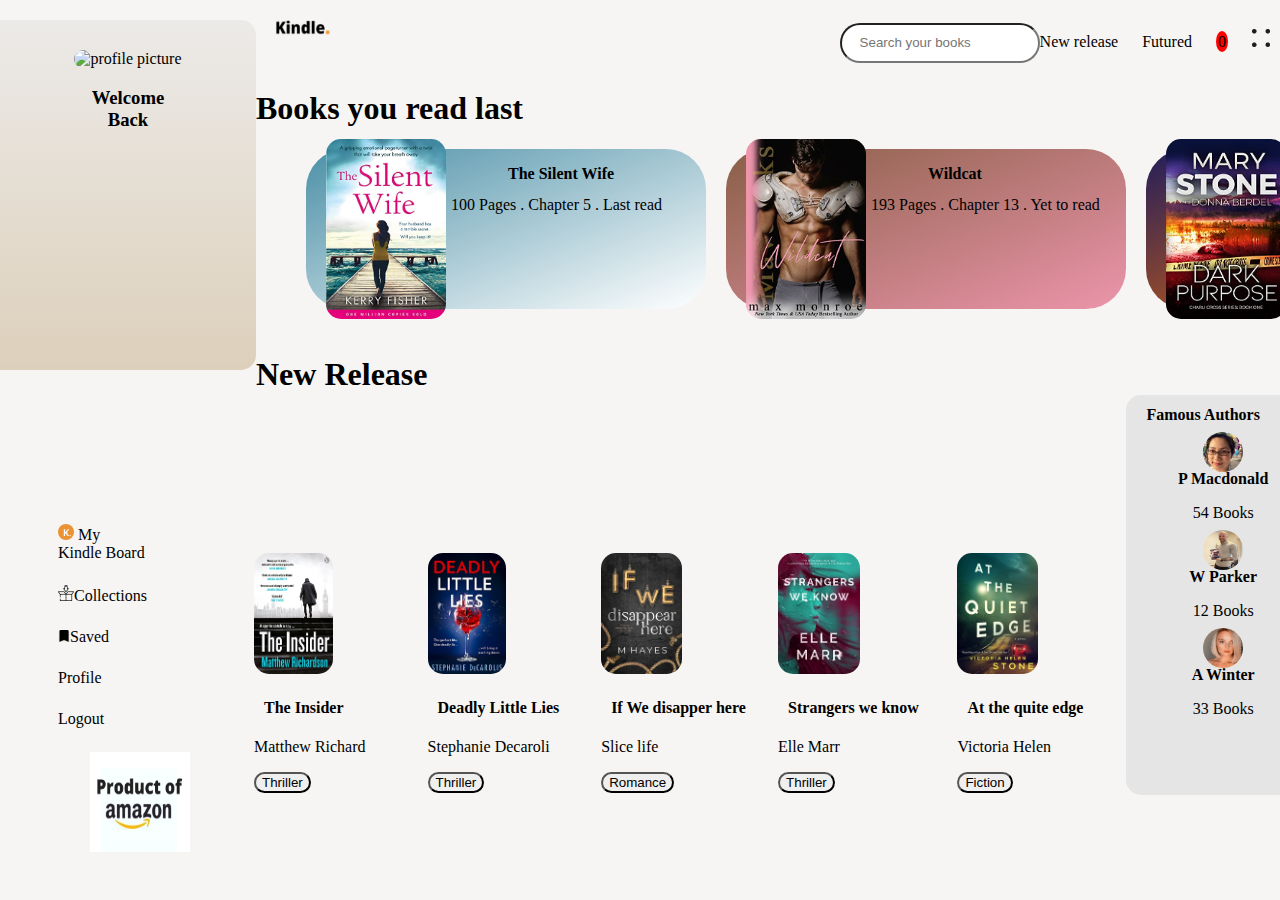
==== home.html @ 2e334843 "{cart adding price and total}" ====
<!DOCTYPE html>
<html>
<head>
<meta name="viewport" content="width=device-width, initial-scale=1.0">

<link rel="stylesheet" href="./css/home.css" >
<script src="https://kit.fontawesome.com/c46e19eb27.js" crossorigin="anonymous"></script>
</head>
<body onload="chaneTheImage()">
<div class="kindleContent">
  <div style="overflow:auto">
    <div class="menu">
      <div class="profileContent">
        <img id="userImg" alt="profile picture" width="150px" width="150px">
           <h3>Welcome <br>Back</h3>
           <p class="username" id="userName"></p>
        
           <br>
       </div>
       <div class="sidebarItem">
        <div class="sidebarWrapper">
          <ul>
          <li class="sidebarContent"><span> <a><img src="./assets/bookImg/k.png" class="kIcon" > My <br> Kindle Board</a></span> </li>
          <li class="sidebarContent"><span> <a><img src="./assets/bookImg/update.png" class="collectionIcon" >Collections</a></span></li>
          <li class="sidebarContent"><span> <a><img class="savedIcon" src="./assets/bookImg/bookmark-ribbon_icon-icons.com_72842.ico" >Saved </a></span></li>
          <li class="sidebarContent"><span> <a><i class="fas fa-user"></i> Profile</a></span></li>
          <li class="sidebarContent"><span> <a href="./index.html"><i onclick="logout()" class="fas fa-sign-out-alt"></i> Logout</a> </a></span></li>
          </ul>
          <div class="productContent">
         <img src="./assets/product.png" width="100px" height="100px" >
            </div>  
      </div>
       </div>
    </div>
    <header>
      <div class="topnav" id="headerTable">
          <div class="navLeft" >
            <img src="./assets/Kindle.png" class="kindleImg" height="60px">
          </div>
          <div class="navContent">
              <nav>
                <div id="myLinks">
                  <a href="#" class="searchbar" id="navLink" >
                     <input type="search" placeholder="Search your books">
                     <i class="fas fa-search"></i>
                  </a>
                  <a class="navlink" href="#">New release</a>
                  <a class="navlink" href="#">Futured</a>
                  <a class="navlink" href="./shoppingcart.html"><i class="fas fa-shopping-cart"></i><span class="cartnumber">0</span></a>
                  <a class="navlink" href="#"><img src="./assets/navbaricon.png" width="18px" height="18px"></a>
                </div>
                <a href="javascript:void(0);" class="icon" onclick="myFunction()">
                    <i class="fa fa-bars"></i>
                  </a>
                
              </nav>
          
          </div>
      </div>
  </header>


  <div class="main">
    <div class="readlastTime">
      <h1 id="readLastHeading"></h1>
      <ul class="scrollContainer"   id="scrollbar">
        <div id="horizontalScroll">
            <span><i class="fas fa-arrow-left" onclick="left()" id="scrollLeft"></i></span>
            <span><i class="fas fa-arrow-right" onclick="right()" id="scrollRight" ></i></span>
            
         </div>
             <li><div class="book1"><img src="./assets/bookImg/book1.jpg" height="180px"; width="120px" >
              <h1 id="bookName1">
              </h1>
              <p id="bookPages1"></p>
          </div></li>
           <li><div class="book2" ><img src="./assets/bookImg/book2.jpg" height="180px"; width="120px" >
              <h1 id="bookName2"></h1>
              <p id="bookPages2"></p>
          </div></li>
           <li><div class="book3"><img src="./assets/bookImg/book3.jpg" height="180px"; width="120px" >
              <h1 id="bookName3"></h1>
              <p id="bookPages3"></p>
          </div></li>
           <li><div class="book4"><img src="./assets/bookImg/book4.jpg" height="180px"; width="120px" >
              <h1 id="bookName4"></h1>
              <p id="bookPages4"></p>
          </div></li>
           <li><div class="book5"><img src="./assets/bookImg/book5.jpg" height="180px"; width="120px" >
              <h1 id="bookName5"></h1>
              <p id="bookPages5"></p>
          </div></li>
           <li><div class="book6"><img src="./assets/bookImg/book6.jpg" height="180px"; width="120px" >
              <h1 id="bookName6"></h1>
              <p id="bookPages6"></p>
          </div></li>    
      </ul>
  </div>
  <div class="newRelease">
    <h1 id="newReleaseHeading"></h1>
    <ul class="newReleaseScroll">
        <li class="popup" onclick="myPopUpOne()"><div data-name="p-1">
                <img src="./assets/bookImg/r1.jpg" height="80px"; width="80px" >
                <h4 id="bookNameRelease1"></h4>
                <p id="bookNameReleaseAuthors1"></p>
                <button id="bookGenres1"></button>
             </div>
        </li>
        <li class="popup" onclick="myPopUpTwo()"><div data-name="p-2">
                <img src="./assets/bookImg/r2.jpg" height="80px"; width="80px" >
                <h4 id="bookNameRelease2"></h4>
                <p id="bookNameReleaseAuthors2"></p>
                <button id="bookGenres2"></button>
            <div>
        </li>
        <li class="popup" onclick="myPopUpThree()"><div data-name="p-3">
                <img src="./assets/bookImg/r3.jpg" height="80px"; width="80px" >
                <h4 id="bookNameRelease3"></h4>
                <p id="bookNameReleaseAuthors3"></p>
                <button id="bookGenres3"></button>
            </div>
        </li>
        <li class="popup" onclick="myPopUpFour()"><div data-name="p-4">
                <img src="./assets/bookImg/r4.jpg" height="80px"; width="80px" >
                <h4 id="bookNameRelease4"></h4>
                <p id="bookNameReleaseAuthors4"></p>
                <button id="bookGenres4"></button>
        </div>
        </li>
        <li class="popup" onclick="myPopUpFive()"><div data-name="p-5">
                <img src="./assets/bookImg/r5.jpg" height="80px"; width="80px" >
                <h4 id="bookNameRelease5"></h4>
                <p id="bookNameReleaseAuthors5"></p>
                <button id="bookGenres5"></button>
        </div></li>
    </ul>
    <div class="popuptext" id="myPopup">
    <div   class="productsPreview">
    <div class="preview" data-target="p-1">
        <p onclick="closeForm()">close</p>
        <img src="./assets/bookImg/r1.jpg">
        <h3>The Insider</h3>
        <p>
            The thrilling novel of espionage and murder set in the dark heart of Westminster, from the UK's most exciting new spy writer
A Russian defector is found brutally murdered in a London hotel.
Only four people knew he had turned - the four most important and powerful figures in Whitehall.
There's only one conclusion: 
A mole has infiltrated the highest levels of the nation's security.
Operating in secret from within Westminster's darkest corners, former spy, Solomon Vine, must uncover the traitor.
Because Britain's future hangs in the balance.
And with it, the fate of the whole world . . .
Praise for Matthew Richardson
        </p>
        <div class="counter">
            <div class="btn">-</div>
            <div class="count">2</div>
            <div class="btn">+</div>
        </div>
        <div class="price">R6.10</div>
        <div class="addBtn">
            <a href="#" class="addToCart">Add to cart</a>
        </div>
    </div>
    </div>
    </div>
    <div class="popuptext" id="myPopup2">
        <div   class="productsPreview">
        <div class="preview" data-target="p-1">
            <p onclick="closeFormTwo()">close</p>
            <img src="./assets/bookImg/r2.jpg">
            <h3 >Deadly Little Lies</h3>
            <p>
    The NEW edge-of-your-seat thriller from the bestselling author of THE GUILTY HUSBAND!
    ‘A complete thrill-ride of a book!’ NetGalley Reviewer, ⭐⭐⭐⭐⭐
    When is the right time to tell your husband your marriage is a lie?
    THE PERFECT LIFE
    Juliana Daniels finally has the life she’s always dreamed of. A loving husband, a career as an attorney, and a cozy apartment in Manhattan to call home.
    But when she gets a message from an old college friend, her blood runs cold. Remember me?
    ONE DEADLY LIE
    Juliana drops her phone as though she’s been scalded. The name Jenny Teller shines out from the screen… but Jenny can’t have sent that message.
    Because Jenny is dead.
    Juliana’s four college friends, a group of girls who once ruled Westbridge University like campus royalty, have received the same message. They’re the only ones who know the truth about the night Jenny died. It’s a secret they’ve kept buried for thirteen years.
    WHO DO YOU TRUST?
    With ‘Jenny’ now blackmailing them and threatening to expose their secret, there’s more than Juliana’s marriage on the line…
    Someone knows the truth, and they won’t stop until Juliana’s life comes crashing down.
    From the USA Today bestselling author of The Guilty Husband, comes an utterly nail-biting thriller that will have you gripped and reading long into the night! Fans of Big Little Lies and Pretty Little Liars will love this novel!
    
                
            </p>
        <div class="price">R3.44</div>
        <div class="btn">
            <a href="#" class="addToCart">Add to cart</a>
        </div>
    </div>
    </div>
    </div>
    <div class="popuptext" id="myPopup3">
        <div   class="productsPreview">
        <div class="preview" data-target="p-1">
            <p onclick="closeFormThree()">close</p>
            <img src="./assets/bookImg/r3.jpg">
            <h3>If We disapper here</h3>
            <p>
    They are marionettes under a concrete sky.
    Pain shoots through Maeve Campbell’s body when she wakes cold and disoriented, locked in a neglected cement room.
    Her drowsy eyes sweep the cell and land on a masculine, limp body across the room. Gripping his shoulder, she rolls him to his back, face angling toward her. Only it’s not who she thinks.
    It’s not her husband.
    And they aren’t alone. A stranger taunts them from within an old rusted speaker. A stranger who wants them to suffer.
    With each passing day, and only each other to lean on, their determination becomes a fight not only for survival but for each other.
    *If We Disappear Here features mature themes and content that may not be suitable for all audiences. Reader discretion is advised.*
            </p>
            <div class="price">R4.99</div>
            <div class="btn">
                <a href="#" class="addToCart">Add to cart</a>
            </div>
    </div>
    </div>
    </div>
    <div class="popuptext" id="myPopup4">
        <div   class="productsPreview">
        <div class="preview" data-target="p-1">
            <p onclick="closeFormFour()">close</p>
            <img src="./assets/bookImg/r4.jpg">
            <h3>Strangers we know</h3>
            <p>
    The search for a serial killer leads a woman into the twisted tangle of her own family tree in a chilling novel by the #1 Amazon Charts bestselling author of The Missing Sister and Lies We Bury.
    Adopted when she was only days old, Ivy Hon knows little about her lineage. But when she’s stricken with a mystery illness, the results of a genetic test to identify the cause attract the FBI. According to Ivy’s DNA, she’s related to the Full Moon Killer, who has terrorized the Pacific Northwest for decades. Ivy is the FBI’s hope to stop the enigmatic predator from killing again.
    When an online search connects Ivy with her younger cousin, she heads to rural Rock Island, Washington, to meet the woman. Motivated by a secret desire to unmask a murderous relative, Ivy reaches out to what’s left of a family of strangers.
    Discovering her mother’s tragic fate and her father’s disappearance is just the beginning. As Ivy ventures into a serial killer’s home territory, she realizes that she may be the next victim of poisonous blood ties.
            </p>
            <div class="price">R5.74</div>
            <div class="btn">
                <a href="#" class="addToCart">Add to cart</a>
            </div>
    </div>
    </div>
    </div>
    <div class="popuptext" id="myPopup5">
        <div   class="productsPreview">
        <div class="preview" data-target="p-1">
            <p onclick="closeFormFive()">close</p>
            <img src="./assets/bookImg/r5.jpg">
            <h3>At the quite edge</h3>
            <p>
      A young mother has done everything possible to put the past behind her, but it might not be enough in a gripping novel of suspense by the Amazon Charts bestselling author of the Jane Doe novels.
      Abandoned by her fugitive ex-husband, Lily Brown is rebuilding her life on the edge of a Kansas town that still feels the sting of his crimes. Lily lies low, managing the isolated storage facility where she lives with her twelve-year-old son, Everett, and planning a better future for them both. That requires keeping secrets. Everett has them too.
      After breaking into a storage unit, Everett finds photographs and news clippings of five girls missing for decades. For Everett, it’s an adventure and a tempting mystery to solve. But digging further into a stranger’s obsession is putting Everett and his mother in the crosshairs of a killer.  
      Then Lily’s ex resurfaces from the shadows. Just as suddenly, an attentive new man enters Lily’s life. And a suspicious detective, responding to reports of a prowler, watches every move Lily makes. It’s getting harder for Lily to know who to trust—or whose secrets pose the most frightening threat of all.
  </p>
            <div class="price">R4.99</div>
            <div class="btn">
                <a href="#" class="addToCart">Add to cart</a>
            </div>
        </div>
        </div>
        </div>
    </dv>
  </div>

  <div class="right">
    <h1 id="authorHeader"></h1>
    <ul>
        <li>
            <img src="./assets/bookImg/author1.jpg" class="authorImg" >
            <div class="authorinfo">
                <h3 id="author1"></h3>
                <p id="authorbook1"></p>
            </div>
        </li>
        <li>
            <img src="./assets/bookImg/aut2.jpg" class="authorImg" >
            <div class="authorinfo">
                <h3 id="author2"></h3>
                <p id="authorbook2"></p>
            </div>
        </li>
        <li>
            <img src="./assets/bookImg/aut3.jpg" class="authorImg" >
            <div class="authorinfo">
                <h3 id="author3"></h3>
                <p id="authorbook3"></p>
            </div>
        </li>
    </ul>
</div>
</div>
</div>
<script src="./validation.js"></script>
<script src="./js/index.js"></script>
</body>
</html>
---- css/home.css ----
body{

margin: 0;
height: auto;
background: #F6F5F3;
width: 100%;
color: black;  
overflow-y: hidden;
  
 }
 body{
     min-height: 100%;
 }
 .kindleContent{
     height: 100%;
     min-height: 100%;
     margin: auto;
 }
* {
  box-sizing: border-box;
}

.menu {
  float: left;
  width: 20%;
  height: 100%;
  min-height: 100%;
  
}

.menu a {
  padding: 8px;
  margin-top: 7px;
  display: block;
  width: 100%;
  color: black;
}
.profileContent{
  
  background-image: linear-gradient(#ECEAE8,#DDD0BB);
  width: 80%;
  margin-top: 20px;
  text-align: center;
  border-top-right-radius: 15px;
  border-bottom-right-radius: 15px;
}
.profileContent img{
  border-radius: 15px;
  margin-top: 30px;
  width: 80px;
  height: 50px;
  text-align: center;
  
}
.username{
  font-size: 2rem;
  font-weight: bold;
  margin-top: -10px;
  
}
.sidebarItem{
  margin-top: 100px;
}

.productContent img{
  margin-left: 80px;
}
.main {
  float: left;
  width: 80%;
  
}

.readlastTime{
  width: 100%;
  overflow-x: hidden;
  
}

.readlastTime ul{
  overflow-x: scroll;
  display: inline-flex;
  width: 100%;
  scroll-snap-align: start;
  max-height: 100%;
  overflow-y: hidden;
  margin-top: -10px;
  
}
.readlastTime ul li div img{
  border-radius: 15px;
  margin-left: 20px;
  margin-top: -10px;
  
}
.readlastTime ul li div p{
  margin-left:145px;
}
.readlastTime ul li h1{
  font-size: 1rem;
  margin-top: -160px;
  margin-left: 200px;
  padding: 2px;
}
.readlastTime ul li{
  list-style: none;
  padding: 10px;
  height: auto;
  
}

.readlastTime ul li p{
  margin-top: 5px;
  margin-left: 200px;
}
.readlastTime ul li div{
  height:10rem;
  width: 25rem;
  border-radius: 40px;
  left: 8rem;
  
}
.navContent{
  float: right;
  margin-top: -35px;
}
.navContent a{
  text-decoration: none;
  margin: 20px;
  color: #000000;
  

}
.navContent input[type=search]{
  margin: -34px;
  padding: 18px;
}
.navContent input{
  border-radius: 25px;
  margin: 10px;
  height: 30px;
  width: 200px;
}

::-webkit-scrollbar {
  width: 5px;
  display: none;
}
.logo{
  width: 140px;
  height: 60px;
}
.book1{
  background-image: linear-gradient(to bottom right, #4C90A7, #FFFFFF);
}
.book2{
  background-image: linear-gradient(to bottom right, #895F47, #EC95AB);
}
.book3{
  background-image: linear-gradient(to bottom right, #221E5B, #ff7300);
}
.book4{
  background-image: linear-gradient(to bottom right, #327DBE, #79cf33);
}
.book5{
  background-image: linear-gradient(to bottom right, #3F6FE9, #FFFFFF);
}
.book6{
  background-image: linear-gradient(to bottom right, #2B3D60, #FFFFFF);
}
.fa-arrow-left{
   
  margin: 74px;
  margin-left: -22px;
}
.fa-arrow-right{
  
  margin-top: 72px;
  float: right;
  right: 36px;
  
}
.fa-arrow-left,.fa-arrow-right{
  cursor: pointer;
  position: fixed;
  font-size: 1.5rem;
}
.horizontalScroll{
  
	justify-content: space-between;
	align-items: center;
}
.newRelease{
 width: 85%;
 float: left;
}

.newRelease ul{
  display: inline-flex;
  margin-left: -50px;
  margin-top: 0px;
         
}
.newRelease ul li{
  
  list-style: none;
  border-radius: 20px; ;
  cursor: pointer;
  padding: 8px;
  cursor: pointer;
  
 
}
.newRelease ul li button{
  border-radius: 15px;
}
.newRelease ul li div img{
  border-radius: 15px;

}
.newRelease ul li a{
  text-decoration: none;
}
.newRelease ul li h4{
  padding-left: 4px;
}
.productsPreview{
  position: fixed;
  top: 0;
  left: 0;
  min-height: 100vh;
  width: 100%;
  display: flex;
  align-items: center;
  justify-content: center;
  
  
}
.popuptext {
  display: none;
  position: fixed;
  bottom: 0;
  right: 15px;
  border: 3px solid #F6F5F3;
  z-index: 9;
  border-radius: 15px;
  }
.cartnumber{
  margin: 0;
  padding: 2px;
  background: red;
  height: 30px;
  width: 30px;
  border-radius: 50%;
}

.productsPreview .preview{
  
  padding: 2rem;
  text-align: center;
  background: #fff;
  border-radius: 15px;
  margin: 2rem;
 
}
.productsPreview .preview img{
  height: 10rem;
 }
 .popup {
  position: relative;
  display: inline-block;
  cursor: pointer;
  -webkit-user-select: none;
  -moz-user-select: none;
  -ms-user-select: none;
  user-select: none;
}

/* The actual popup */
.popup .popuptext {
  visibility: hidden;
  width: 160px;
  background-color: #555;
  color: #fff;
  text-align: center;
  border-radius: 6px;
  padding: 8px 0;
  position: absolute;
  z-index: 1;
  bottom: 125%;
  left: 50%;
  margin-left: -80px;
}

/* Popup arrow */
.popup .popuptext::after {
  content: "";
  position: absolute;
  top: 100%;
  left: 50%;
  margin-left: -5px;
  border-width: 5px;
  border-style: solid;
  border-color: #555 transparent transparent transparent;
}
.addBtn a{
  text-decoration:none;
  border:2px groove black;
  padding: 4px;
}

/* Toggle this class - hide and show the popup */
.popup .show {
  visibility: visible;
  -webkit-animation: fadeIn 1s;
  animation: fadeIn 1s;
}

/* Add animation (fade in the popup) */
@-webkit-keyframes fadeIn {
  from {opacity: 0;} 
  to {opacity: 1;}
}

@keyframes fadeIn {
  from {opacity: 0;}
  to {opacity:1 ;}
}

.cartnumber{
  margin: 0;
  padding: 2px;
  background: red;
  height: 30px;
  width: 30px;
  border-radius: 50%;
}

.counter{
	width: 15%;
	display: flex;
	justify-content: space-between;
	align-items: center;
}
.btn{
	width: 40px;
	height: 40px;
	border-radius: 50%;
	background-color: #d9d9d9;
	display: flex;
	justify-content: center;
	align-items: center;
	font-size: 20px;
	font-family: 'Open Sans';
	font-weight: 900;
	color: #202020;
	cursor: pointer;
}
.count{
	font-size: 20px;
	font-family: 'Open Sans';
	font-weight: 600;
	color: #202020;
}

.prices{
	height: 100%;
	text-align: right;
}
.button{
	margin-top: 10px;
	width: 100%;
	height: 40px;
	border: none;
	background: linear-gradient(to bottom right, #B8D7FF, #8EB7EB);
	border-radius: 20px;
	cursor: pointer;
	font-size: 16px;
	font-family: 'Open Sans';
	font-weight: 600;
	color: #202020;
}



.right {
  background-color: #e5e5e5;
  float: right;
  width: 15%;
  margin-top: -20px;
  text-align: center;
  border-top-left-radius: 15px;
  border-bottom-left-radius: 15px;
  right: 0;
 
}
.right h1{
  font-size: 1rem;  
}
.authorImg{
  margin-top: -8px;
  width:40px;
  height: 40px;
  border-radius: 50%;
}
.right ul li{
  list-style: none;
  cursor: pointer;
  
  
}
.right ul li h3{
  font-size: 1rem;
  margin-top: -6px;
}
.sidebarItem{
  margin-top: 18px;
  margin-left: -20px;
}
.sidebarItem a{
  text-decoration: none;

}
.sidebarItem ul li{
  list-style: none;
}
.kIcon{
  border-radius: 15px;
  width: 16px;
  height: 16px;
}
.collectionIcon{
  width: 16px;
  height: 16px;
  
}
.savedIcon{
  width: 12px;
  height: 12px;
}
.fa-user, .fa-sign-out-alt{
  font-size: 1rem;
  text-decoration: none;
}

@media only screen and (min-width: 822px) {

  .fa-bars{
    display: none;
    visibility: hidden;
  }
  
}
@media only screen and (max-width: 822px) {
  /* For mobile phones: */
  body{
    overflow: auto;
    overflow-x: hidden;
  }
  .menu, .main,.right, .topnav,.newRelease, .profileContent,.readlastTime {
    width: 100%;
    margin: 0;
    
  }
   .right, .topnav,.newRelease, .readlastTime{
    padding: 0 20px
  }
  .kindleContent{
    margin-top: 100px;
    
  }
  .readlastTime ul{
    display: block;
  }
  
  .fa-bars{
   color: black;
    
  }
  #navLink{
    width: 200px;
  }
  .fa-arrow-left, .fa-arrow-right{
    display: none;
  }
  .newRelease{
    width: 100%;
  }
  .newRelease ul{
    
    display: block;
    text-align: center;
    
  }
  .fa-search{
    color: #000000;
  }
  .topnav{
    
      position: fixed;
      width: 100%;
      background: #F6F5F3;
      top: 0;
      left: 0;
      height: 100px;
      }
    
    .topnav #myLinks {
      
      background-color: #000000;
      color: white;
      display: none;
      float: left;
      
      
     
    }
    
    .topnav a {
      color:rgb(255, 255, 255);
      display: block;
      text-decoration: none;
      font-size: 17px;
      margin: 35px;
      
      
    }
    
    .topnav a.icon {
      
      display: block;
      position: absolute;
      right: 0;
      top: 0;
    }
    
    .topnav a:hover {
      background-color: #ddd;
      color: black;
    }
    .kindleImg {
      margin-bottom: 40px;
    }
    
    .navContent input{
      border-radius: 25px;
      margin-top: -100px;
      right: 0;
      
      
     
     
    }
    
    .profileContent{
      margin-top: 120px;
      border: none;
      
    }
    .right ul li {
      display: inline-flex;
    }
    .navlink{
      color: #79cf33;
     
    }
    .profileContent{
  
      background-image: linear-gradient(#ECEAE8,#DDD0BB);
      width: 100%;
      height: 350px;
      margin-top: 20px;
      text-align: center;
      border-top-right-radius: 15px;
      border-bottom-right-radius: 15px;
    }
    .profileContent img{
      border-radius: 15px;
      margin-top: 30px;
      width: 120px;
      height: 120px;
      text-align: center;
      
    }
    .main {
      float: left;
      width: 100%;
      max-width: 100%;
      margin: 0;
      
      
     
    }
    
    .readlastTime{
      width: 100%;
      overflow-x: hidden;
      text-align: center;
      
    }
    
    .readlastTime ul{
      width: 100%;
      
    }
    .readlastTime ul li div img{
      border-radius: 15px;
      margin-left: 20px;
      margin-top: 100px;
      width: 200px;
      height: 200px;
      
      
    }
    .readlastTime ul li h1{
      font-size: 3rem;
      margin-top: 50px;
      margin-left: 10px;
    }
    .readlastTime ul li{
      list-style: none;
      height: auto;
      margin-left: -50px; 
    }
    .readlastTime ul li p{
      margin-top: 5px; 
    }
    .readlastTime ul li div{
      height:40rem;
      width: 100%;
    }
}
  /* For Large screen */
  @media only screen and (min-width: 1200px) {
.navContent{
  float: right;
  margin-top: -35px;
}
.navContent a{
  text-decoration: none;
  margin: 10px;
  color: #000000;
}
.navContent input[type=search]{
  margin: -24px;
  
}

.navContent input{
  border-radius: 25px;
  margin: 10px;
  width: 200px;
}
.newRelease{
  width: 85%;
  float: left;
 }
 
 .newRelease ul{
   display: inline-flex;
    margin-top: 200px;
          
 }
 .newRelease ul li{
   
   list-style: none;
   border-radius: 20px; ;
   cursor: pointer;
   margin-top: -20px;
   
  
 }
 .newRelease ul li button{
   border-radius: 15px;
 }
 .newRelease ul li div img{
   border-radius: 15px;
   width: 50%;
   height: 50%;
   margin-top: -50px;
 
 }
 .newRelease ul li a{
   text-decoration: none;
 }
 .newRelease ul li h4{
   padding-left: 10px;
 }
 
 .right {
   background-color: #e5e5e5;
   float: right;
   width: 15%;
   text-align: center;
   border-top-left-radius: 15px;
   border-bottom-left-radius: 15px;
   margin-top: 60px;
   height: 400px;
  
  
 }
 .right h1{
   font-size: 1rem;  
 }
 .authorImg{
   margin-top: -8px;
   width:40px;
   height: 40px;
   border-radius: 50%;
 }
 .right ul li{
   list-style: none;
   cursor: pointer;
   
   
 }
 .right ul li h3{
   font-size: 1rem;
   margin-top: -6px;
 }
 .profileContent{
  
  background-image: linear-gradient(#ECEAE8,#DDD0BB);
  width: 100%;
  height: 350px;
  margin-top: 20px;
  text-align: center;
  border-top-right-radius: 15px;
  border-bottom-right-radius: 15px;
}
.profileContent img{
  border-radius: 15px;
  margin-top: 30px;
  width: 120px;
  height: 120px;
  text-align: center;
  
}
.username{
  font-size: 2rem;
  font-weight: bold;
  margin-top: -10px;
  
}
.sidebarItem{
  margin-top: 100px;
  padding: 30px;
}

.productContent img{
  margin-left: 80px;
}
.fa-bars{
  display: none;
}

  }
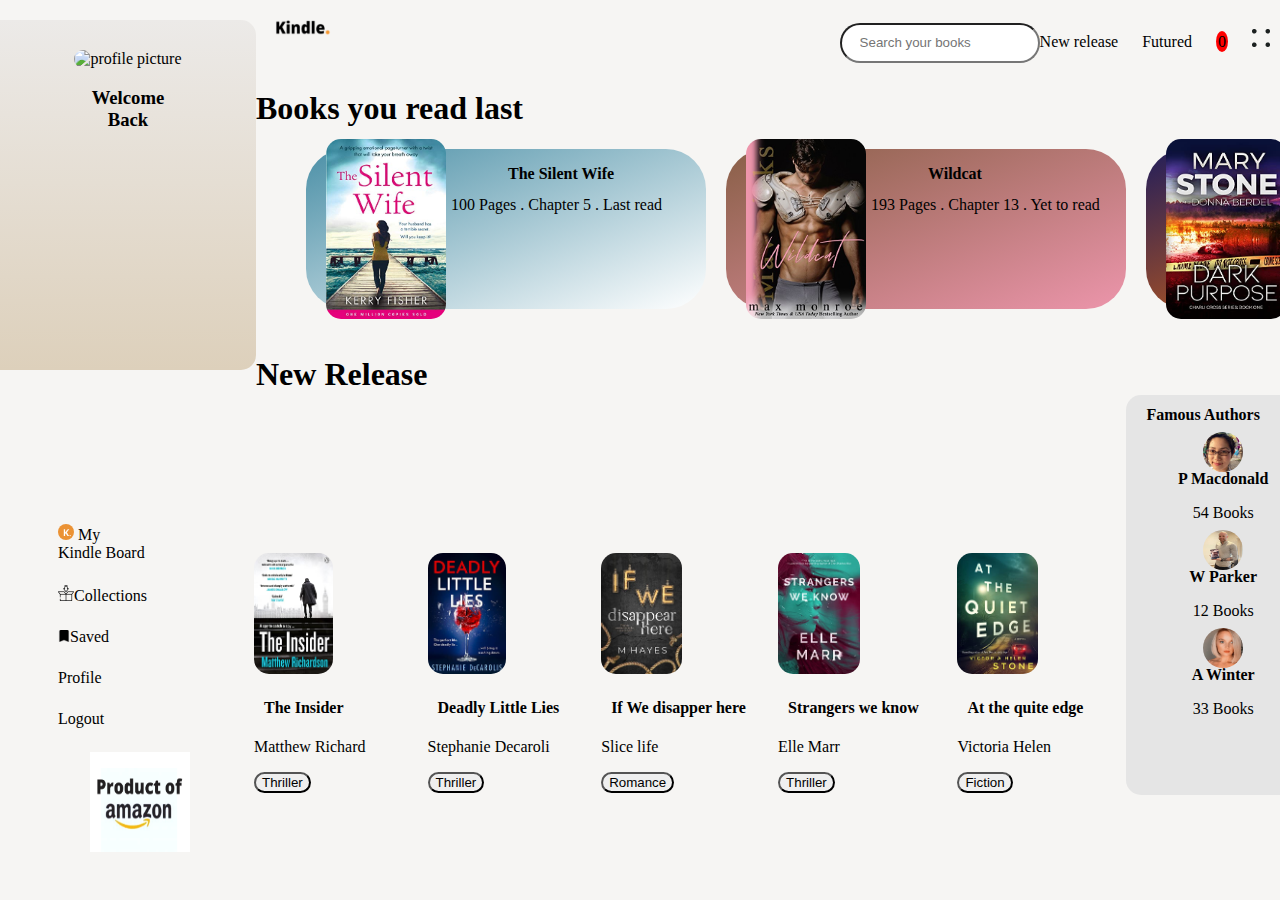
==== commit a9154a29: "{getting total}" ====
--- a/home.html
+++ b/home.html
@@ -6,7 +6,7 @@
 <link rel="stylesheet" href="./css/home.css" >
 <script src="https://kit.fontawesome.com/c46e19eb27.js" crossorigin="anonymous"></script>
 </head>
-<body onload="chaneTheImage()">
+<body onload="changeTheImage()">
 <div class="kindleContent">
   <div style="overflow:auto">
     <div class="menu">
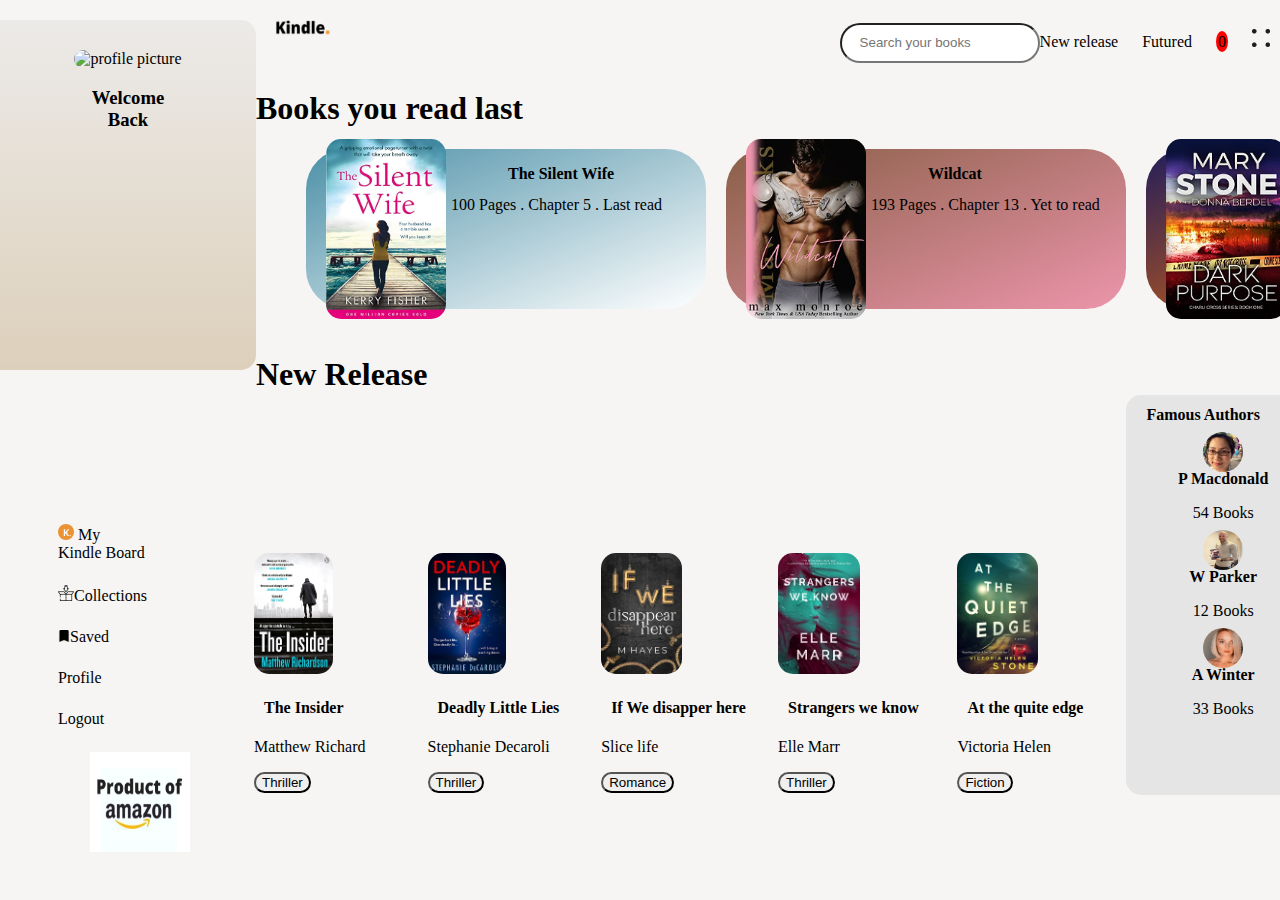
==== commit 78ff9415: "nav packed" ====
--- a/home.html
+++ b/home.html
@@ -20,11 +20,13 @@
        <div class="sidebarItem">
         <div class="sidebarWrapper">
           <ul>
+             <div class="desktopSidebar">
           <li class="sidebarContent"><span> <a><img src="./assets/bookImg/k.png" class="kIcon" > My <br> Kindle Board</a></span> </li>
           <li class="sidebarContent"><span> <a><img src="./assets/bookImg/update.png" class="collectionIcon" >Collections</a></span></li>
           <li class="sidebarContent"><span> <a><img class="savedIcon" src="./assets/bookImg/bookmark-ribbon_icon-icons.com_72842.ico" >Saved </a></span></li>
           <li class="sidebarContent"><span> <a><i class="fas fa-user"></i> Profile</a></span></li>
           <li class="sidebarContent"><span> <a href="./index.html"><i onclick="logout()" class="fas fa-sign-out-alt"></i> Logout</a> </a></span></li>
+             </div>
           </ul>
           <div class="productContent">
          <img src="./assets/product.png" width="100px" height="100px" >
@@ -39,15 +41,36 @@
           </div>
           <div class="navContent">
               <nav>
+                <li class="sidebarContent" id="mobileSidebar"> <a href="#" class="searchbar" id="navLink" >
+                    <input type="search" placeholder="Search your books">
+                    <i class="fas fa-search"></i>
+                 </a></li>
                 <div id="myLinks">
+                    
+                    <div class="desktopNav">
                   <a href="#" class="searchbar" id="navLink" >
                      <input type="search" placeholder="Search your books">
                      <i class="fas fa-search"></i>
+                     
                   </a>
                   <a class="navlink" href="#">New release</a>
                   <a class="navlink" href="#">Futured</a>
                   <a class="navlink" href="./shoppingcart.html"><i class="fas fa-shopping-cart"></i><span class="cartnumber">0</span></a>
                   <a class="navlink" href="#"><img src="./assets/navbaricon.png" width="18px" height="18px"></a>
+                </div>
+                  <div class="mobileNav">
+                  <a class="navlink" href="#">
+                      <span> <a><img src="./assets/bookImg/k.png" class="kIcon" > My <br> Kindle Board</a></span>
+                  </a>
+                  <a class="navlink" href="#">Futured</a>
+                  <a class="navlink" href="./shoppingcart.html"><i class="fas fa-shopping-cart"></i><span class="cartnumber">0</span></a>
+                  <a class="navlink" href="#"><img src="./assets/navbaricon.png" width="18px" height="18px"></a>
+                  
+                  <a><img src="./assets/bookImg/update.png" class="collectionIcon" >Collections</a>
+                  <a><img class="savedIcon" src="./assets/bookImg/bookmark-ribbon_icon-icons.com_72842.ico" >Saved </a>
+                  <a><i class="fas fa-user"></i> Profile</a></span></li>
+                  <a href="./index.html"><i onclick="logout()" class="fas fa-sign-out-alt"></i> Logout</a> </a>
+                  </div>
                 </div>
                 <a href="javascript:void(0);" class="icon" onclick="myFunction()">
                     <i class="fa fa-bars"></i>
--- a/css/home.css
+++ b/css/home.css
@@ -449,6 +449,14 @@
     display: none;
     visibility: hidden;
   }
+  .mobileNav{
+    visibility: hidden;
+    display: none;
+  }
+  #mobileSidebar{
+    display: none;
+    visibility: hidden;
+  }
   
 }
 @media only screen and (max-width: 822px) {
@@ -457,6 +465,18 @@
     overflow: auto;
     overflow-x: hidden;
   }
+  .fa-arrow-left,.fa-arrow-right{
+  visibility: hidden;
+  }
+  .desktopNav{
+    visibility: hidden;
+    display: none;
+  }
+  .desktopSidebar{
+    display: none;
+    visibility: hidden;
+  }
+ 
   .menu, .main,.right, .topnav,.newRelease, .profileContent,.readlastTime {
     width: 100%;
     margin: 0;
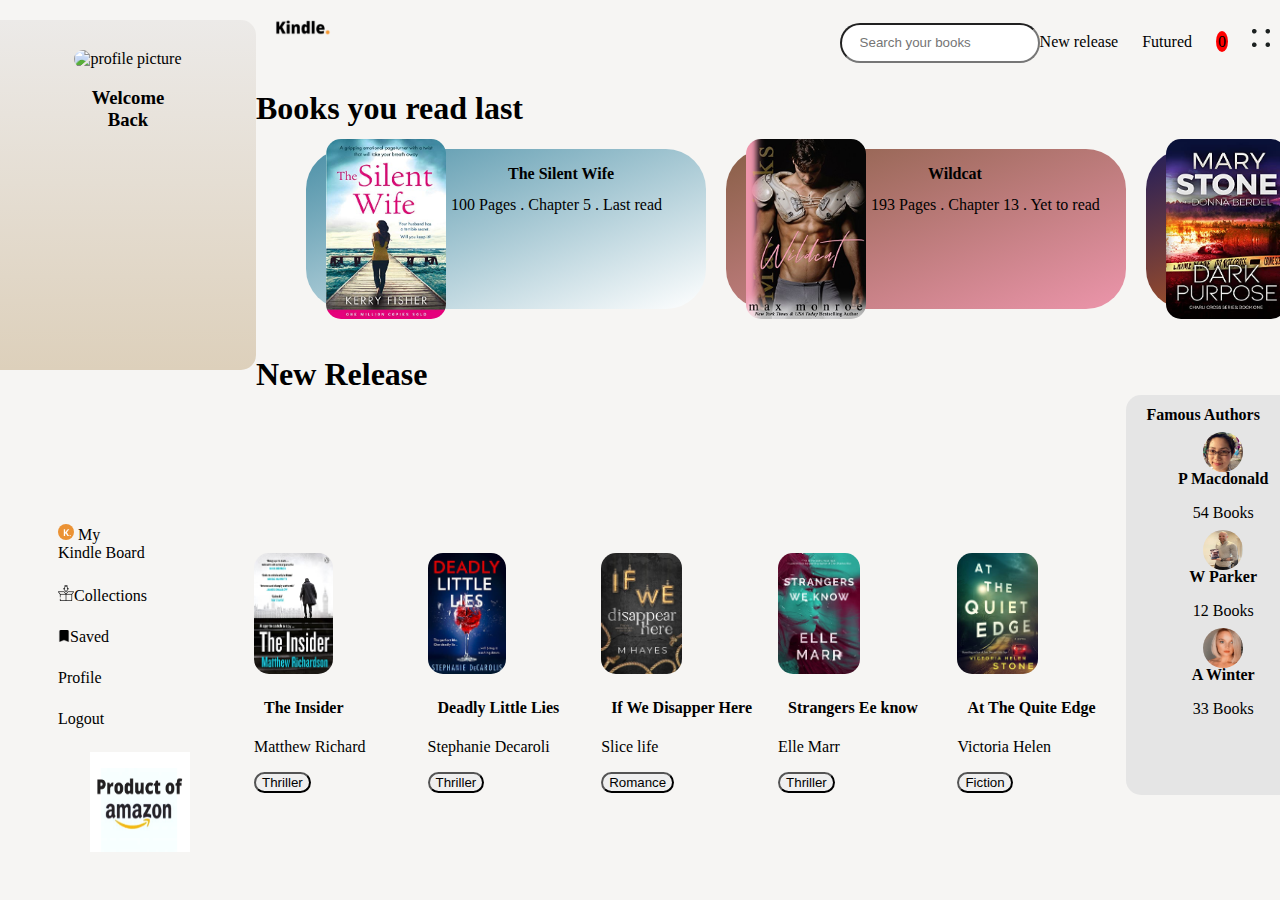
==== commit c958c2f0: "{spelling fixed}" ====
--- a/home.html
+++ b/home.html
@@ -41,10 +41,7 @@
           </div>
           <div class="navContent">
               <nav>
-                <li class="sidebarContent" id="mobileSidebar"> <a href="#" class="searchbar" id="navLink" >
-                    <input type="search" placeholder="Search your books">
-                    <i class="fas fa-search"></i>
-                 </a></li>
+               
                 <div id="myLinks">
                     
                     <div class="desktopNav">
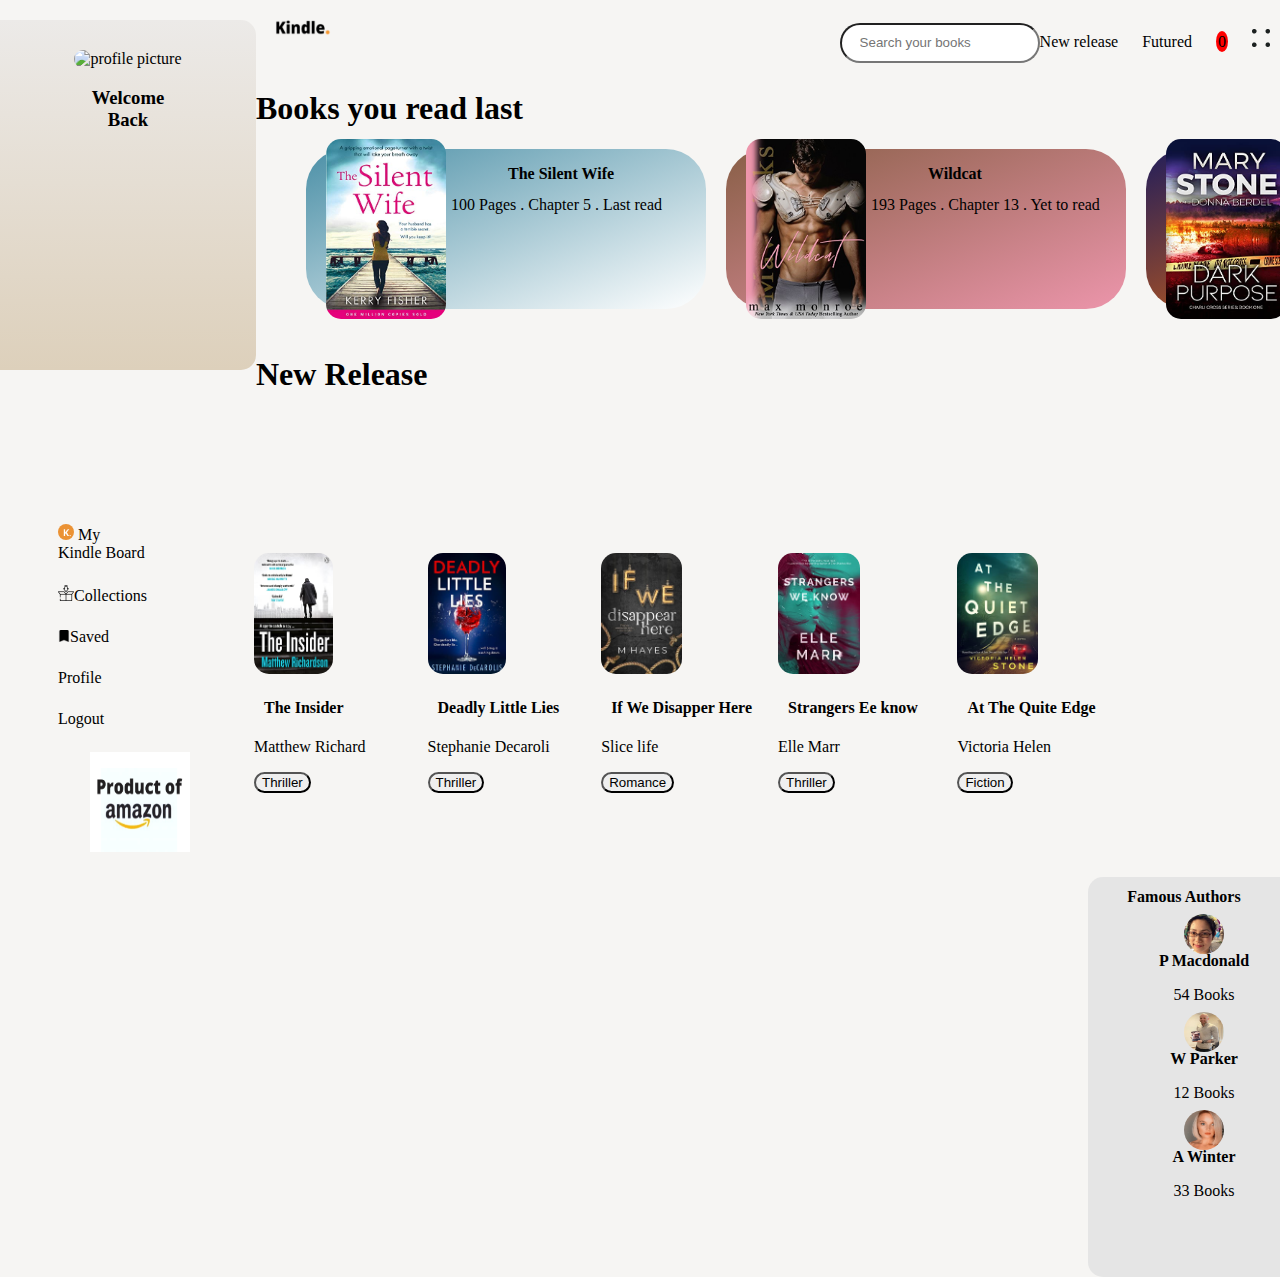
==== commit b7c0b194: "{doesn't add to local storage}" ====
--- a/home.html
+++ b/home.html
@@ -154,12 +154,13 @@
                 <button id="bookGenres5"></button>
         </div></li>
     </ul>
+    <div class="grid" id="grid">
     <div class="popuptext" id="myPopup">
     <div   class="productsPreview">
     <div class="preview" data-target="p-1">
         <p onclick="closeForm()">close</p>
-        <img src="./assets/bookImg/r1.jpg">
-        <h3>The Insider</h3>
+        <img class="productImg" src="./assets/bookImg/r1.jpg">
+        <h3 class="productName">The Insider</h3>
         <p>
             The thrilling novel of espionage and murder set in the dark heart of Westminster, from the UK's most exciting new spy writer
 A Russian defector is found brutally murdered in a London hotel.
@@ -187,7 +188,7 @@
         <div   class="productsPreview">
         <div class="preview" data-target="p-1">
             <p onclick="closeFormTwo()">close</p>
-            <img src="./assets/bookImg/r2.jpg">
+            <img class="productImg" src="./assets/bookImg/r2.jpg">
             <h3 >Deadly Little Lies</h3>
             <p>
     The NEW edge-of-your-seat thriller from the bestselling author of THE GUILTY HUSBAND!
@@ -218,7 +219,7 @@
         <div   class="productsPreview">
         <div class="preview" data-target="p-1">
             <p onclick="closeFormThree()">close</p>
-            <img src="./assets/bookImg/r3.jpg">
+            <img class="productImg" src="./assets/bookImg/r3.jpg">
             <h3>If We disapper here</h3>
             <p>
     They are marionettes under a concrete sky.
@@ -240,7 +241,7 @@
         <div   class="productsPreview">
         <div class="preview" data-target="p-1">
             <p onclick="closeFormFour()">close</p>
-            <img src="./assets/bookImg/r4.jpg">
+            <img class="productImg" src="./assets/bookImg/r4.jpg">
             <h3>Strangers we know</h3>
             <p>
     The search for a serial killer leads a woman into the twisted tangle of her own family tree in a chilling novel by the #1 Amazon Charts bestselling author of The Missing Sister and Lies We Bury.
@@ -259,7 +260,7 @@
         <div   class="productsPreview">
         <div class="preview" data-target="p-1">
             <p onclick="closeFormFive()">close</p>
-            <img src="./assets/bookImg/r5.jpg">
+            <img class="productImg" src="./assets/bookImg/r5.jpg">
             <h3>At the quite edge</h3>
             <p>
       A young mother has done everything possible to put the past behind her, but it might not be enough in a gripping novel of suspense by the Amazon Charts bestselling author of the Jane Doe novels.
@@ -274,9 +275,9 @@
         </div>
         </div>
         </div>
-    </dv>
+    </div>
   </div>
-
+  </div>
   <div class="right">
     <h1 id="authorHeader"></h1>
     <ul>
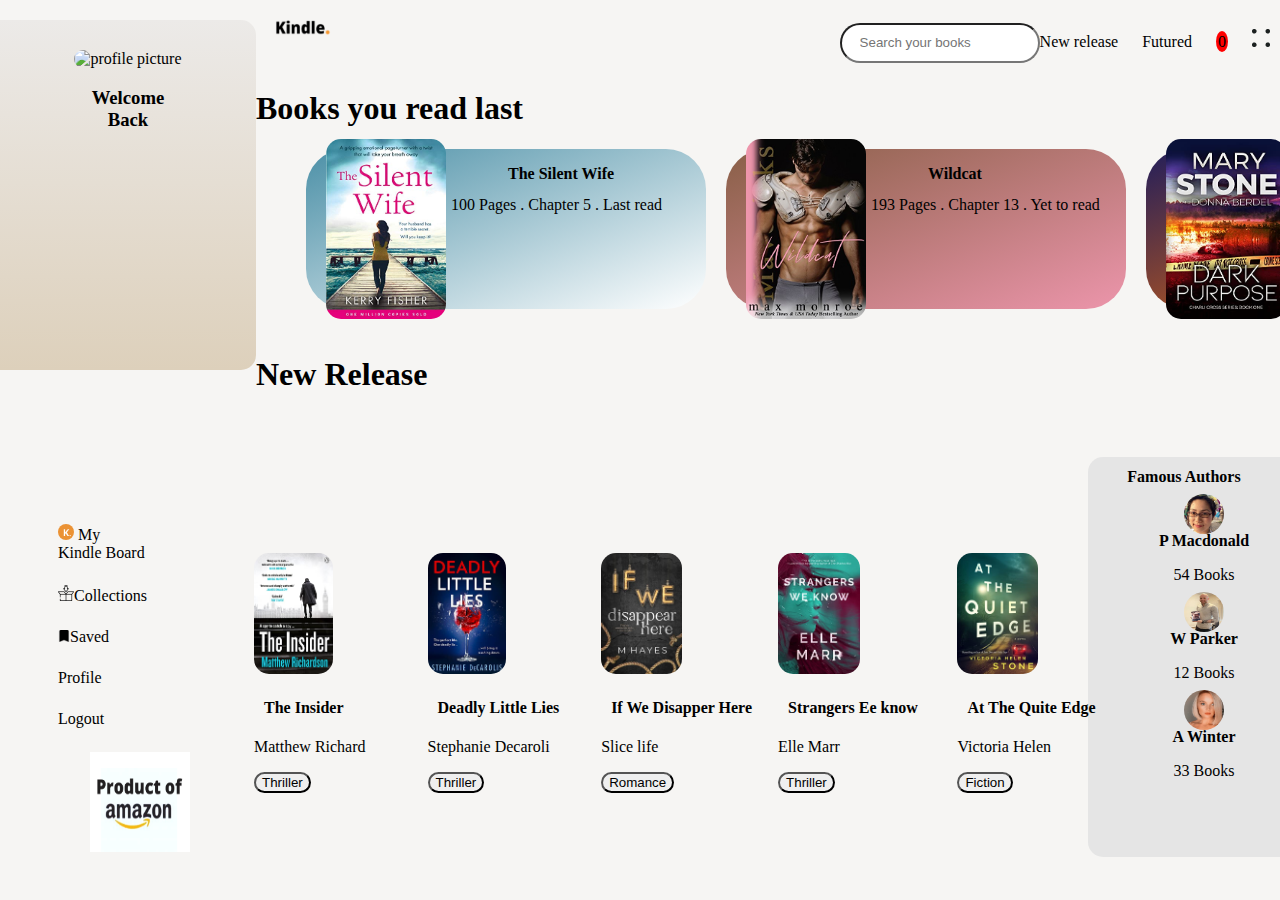
==== commit ed93fa9b: "{products changed}" ====
--- a/home.html
+++ b/home.html
@@ -177,7 +177,7 @@
             <div class="count">2</div>
             <div class="btn">+</div>
         </div>
-        <div class="price">R6.10</div>
+        <div class="price">R32.50</div>
         <div class="addBtn">
             <a href="#" class="addToCart">Add to cart</a>
         </div>
@@ -208,7 +208,7 @@
     
                 
             </p>
-        <div class="price">R3.44</div>
+        <div class="price">R49.19</div>
         <div class="btn">
             <a href="#" class="addToCart">Add to cart</a>
         </div>
@@ -230,7 +230,7 @@
     With each passing day, and only each other to lean on, their determination becomes a fight not only for survival but for each other.
     *If We Disappear Here features mature themes and content that may not be suitable for all audiences. Reader discretion is advised.*
             </p>
-            <div class="price">R4.99</div>
+            <div class="price">R62.22</div>
             <div class="btn">
                 <a href="#" class="addToCart">Add to cart</a>
             </div>
@@ -249,7 +249,7 @@
     When an online search connects Ivy with her younger cousin, she heads to rural Rock Island, Washington, to meet the woman. Motivated by a secret desire to unmask a murderous relative, Ivy reaches out to what’s left of a family of strangers.
     Discovering her mother’s tragic fate and her father’s disappearance is just the beginning. As Ivy ventures into a serial killer’s home territory, she realizes that she may be the next victim of poisonous blood ties.
             </p>
-            <div class="price">R5.74</div>
+            <div class="price">R71.33</div>
             <div class="btn">
                 <a href="#" class="addToCart">Add to cart</a>
             </div>
@@ -268,7 +268,7 @@
       After breaking into a storage unit, Everett finds photographs and news clippings of five girls missing for decades. For Everett, it’s an adventure and a tempting mystery to solve. But digging further into a stranger’s obsession is putting Everett and his mother in the crosshairs of a killer.  
       Then Lily’s ex resurfaces from the shadows. Just as suddenly, an attentive new man enters Lily’s life. And a suspicious detective, responding to reports of a prowler, watches every move Lily makes. It’s getting harder for Lily to know who to trust—or whose secrets pose the most frightening threat of all.
   </p>
-            <div class="price">R4.99</div>
+            <div class="price">R40.50</div>
             <div class="btn">
                 <a href="#" class="addToCart">Add to cart</a>
             </div>
@@ -308,6 +308,7 @@
 </div>
 <script src="./validation.js"></script>
 <script src="./js/index.js"></script>
+<script src="./product.js"></script>
 </body>
 </html>
 
--- a/css/home.css
+++ b/css/home.css
@@ -714,7 +714,7 @@
    text-align: center;
    border-top-left-radius: 15px;
    border-bottom-left-radius: 15px;
-   margin-top: 60px;
+   margin-top: -360px;
    height: 400px;
   
   
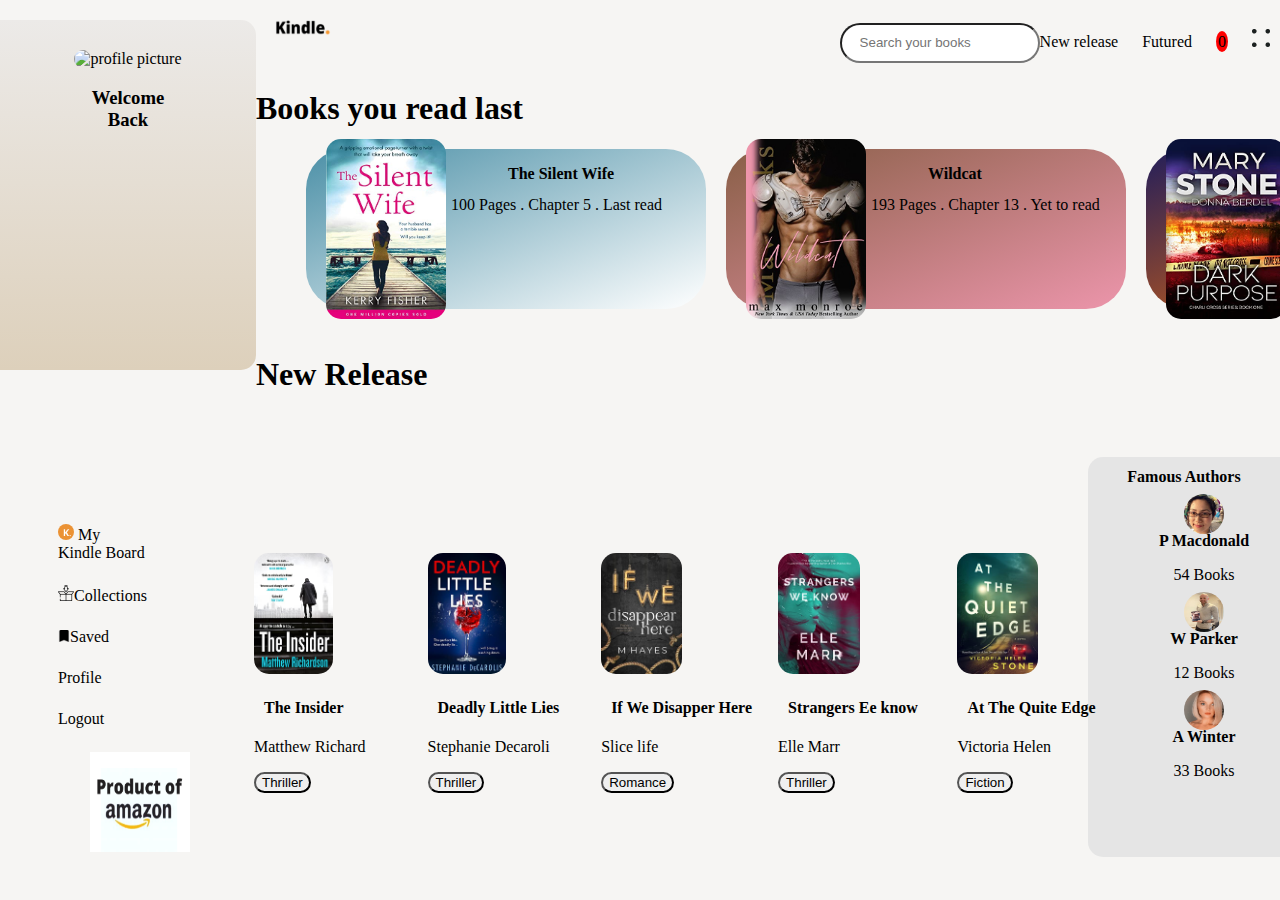
==== commit b489d191: "{cart working}" ====
--- a/home.html
+++ b/home.html
@@ -179,7 +179,7 @@
         </div>
         <div class="price">R32.50</div>
         <div class="addBtn">
-            <a href="#" class="addToCart">Add to cart</a>
+            <a href="#" onclick="addtoCart(0)" class="addToCart">Add to cart</a>
         </div>
     </div>
     </div>
@@ -210,7 +210,7 @@
             </p>
         <div class="price">R49.19</div>
         <div class="btn">
-            <a href="#" class="addToCart">Add to cart</a>
+            <a href="#"onclick="addtoCart(1)" class="addToCart">Add to cart</a>
         </div>
     </div>
     </div>
@@ -232,7 +232,7 @@
             </p>
             <div class="price">R62.22</div>
             <div class="btn">
-                <a href="#" class="addToCart">Add to cart</a>
+                <a href="#" onclick="addtoCart(2)" class="addToCart">Add to cart</a>
             </div>
     </div>
     </div>
@@ -251,7 +251,7 @@
             </p>
             <div class="price">R71.33</div>
             <div class="btn">
-                <a href="#" class="addToCart">Add to cart</a>
+                <a href="#" onclick="addtoCart(3)" class="addToCart">Add to cart</a>
             </div>
     </div>
     </div>
@@ -270,7 +270,7 @@
   </p>
             <div class="price">R40.50</div>
             <div class="btn">
-                <a href="#" class="addToCart">Add to cart</a>
+                <a href="#" onclick="addtoCart(4)" class="addToCart">Add to cart</a>
             </div>
         </div>
         </div>
--- a/css/home.css
+++ b/css/home.css
@@ -387,7 +387,7 @@
   background-color: #e5e5e5;
   float: right;
   width: 15%;
-  margin-top: -20px;
+  margin-top: -370px;
   text-align: center;
   border-top-left-radius: 15px;
   border-bottom-left-radius: 15px;
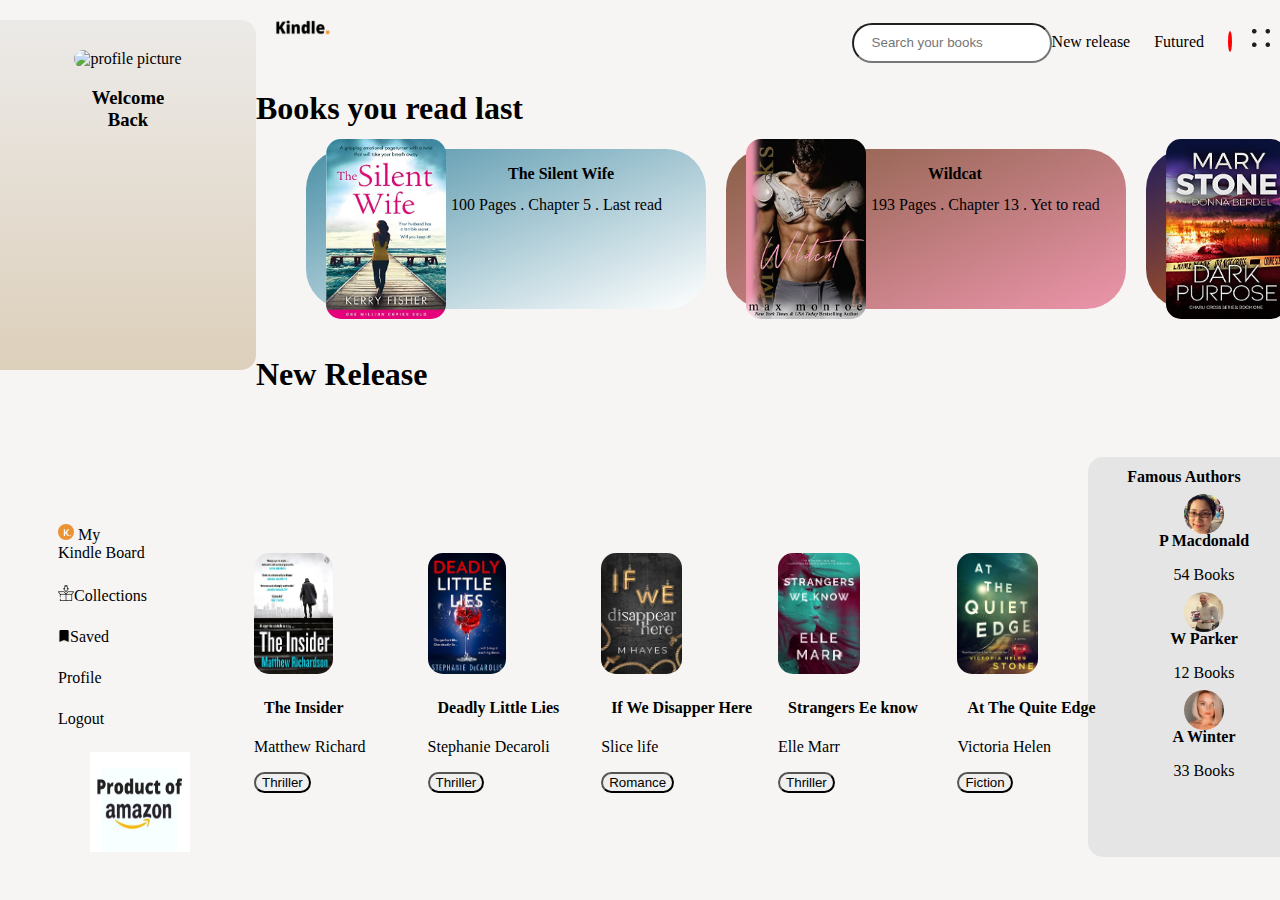
==== commit 97fc5c58: "{product cart not removing}" ====
--- a/home.html
+++ b/home.html
@@ -6,7 +6,7 @@
 <link rel="stylesheet" href="./css/home.css" >
 <script src="https://kit.fontawesome.com/c46e19eb27.js" crossorigin="anonymous"></script>
 </head>
-<body onload="changeTheImage()">
+<body onload="changeTheImage()" onload="cartNumbers()">
 <div class="kindleContent">
   <div style="overflow:auto">
     <div class="menu">
@@ -172,11 +172,6 @@
 And with it, the fate of the whole world . . .
 Praise for Matthew Richardson
         </p>
-        <div class="counter">
-            <div class="btn">-</div>
-            <div class="count">2</div>
-            <div class="btn">+</div>
-        </div>
         <div class="price">R32.50</div>
         <div class="addBtn">
             <a href="#" onclick="addtoCart(0)" class="addToCart">Add to cart</a>
@@ -309,6 +304,9 @@
 <script src="./validation.js"></script>
 <script src="./js/index.js"></script>
 <script src="./product.js"></script>
+<script>
+    document.querySelector(".cartnumber").textContent =  sessionStorage.getItem("cartNumbers");
+</script>
 </body>
 </html>
 
